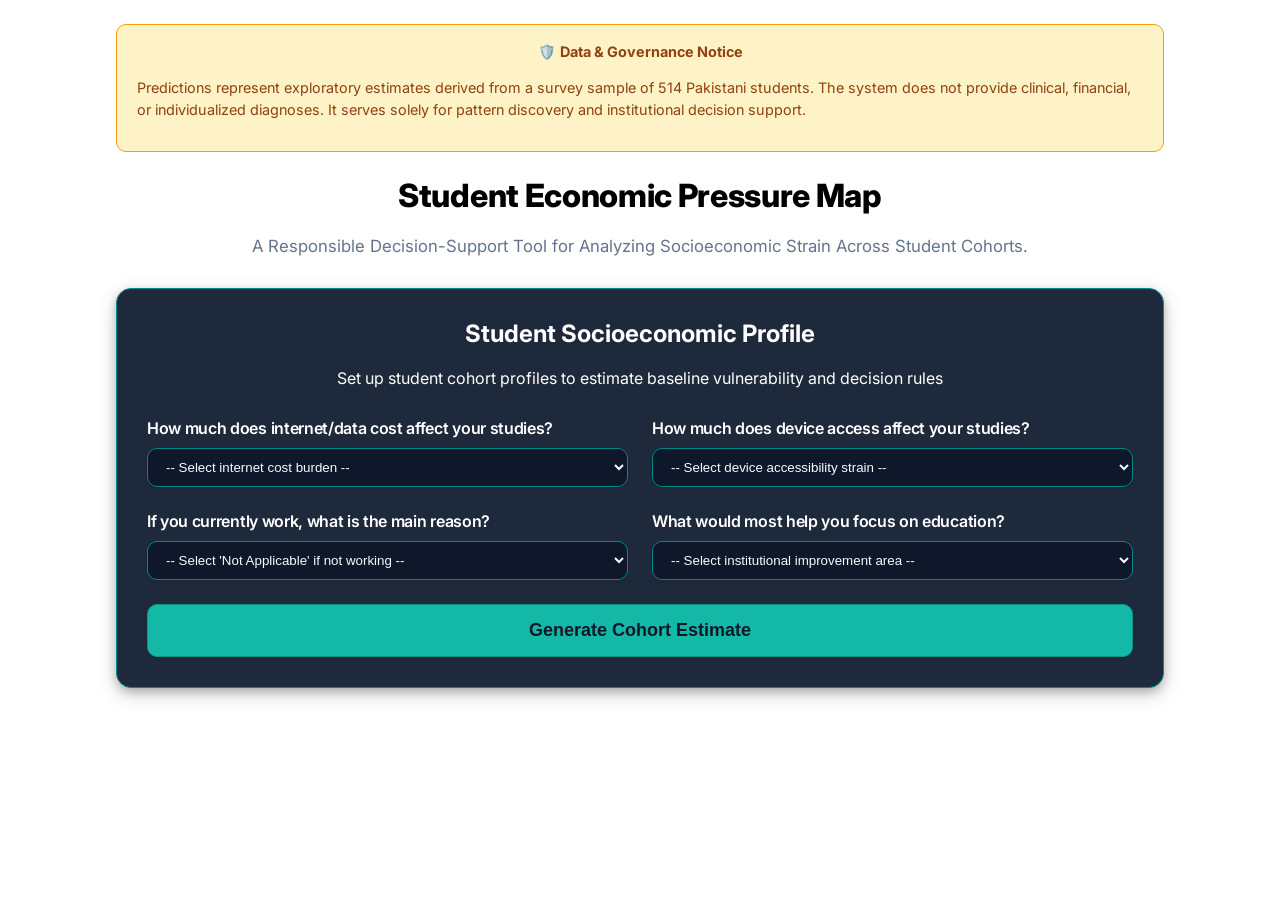
==== index.html @ 694b4f95 "Shifted frontend files to root folder" ====
<!DOCTYPE html>
<html lang="en">
<head>
    <meta charset="UTF-8">
    <meta name="viewport" content="width=device-width, initial-scale=1.0">
    <title>Student Economic Pressure Map | Decision Support Platform</title>
    <link rel="stylesheet" href="style.css">
    <link href="https://fonts.googleapis.com/css2?family=Inter&display=swap" rel="stylesheet">
</head>
<body>

    <div id="app-container" class="app-container">

        <!------------ DISCLAIMER BANNER ------------>

        <section id="disclaimer-banner" class="disclaimer-banner" role="region" aria-label="Governance and Data Ethics Notice">
            <div class="badge-wrapper">
                <span class="icon-holder">
                    &#x1F6E1;&#xFE0F;
                </span>
                <strong>Data & Governance Notice</strong>
                <p class="notice-text">
                    Predictions represent exploratory estimates derived from a survey sample of 514 Pakistani students.  The system does not provide clinical, financial, or individualized diagnoses.  It serves solely for pattern discovery and institutional decision support. 
                </p>
            </div>
        </section>

        <!------------ HEADER (i.e. TITLE + SUBTITLE) ------------>

        <header id="main-header" class="main-header">
            <h1>Student Economic Pressure Map</h1>
            <p class="lead-subtitle">
                A Responsible Decision-Support Tool for Analyzing Socioeconomic Strain Across Student Cohorts.
            </p>
        </header>

        <!------------ MAIN CONTENT ------------>

        <main id="main-content">

            <section id="survey-section" class="survey-card">
                <h2>Student Socioeconomic Profile</h2>
                <p>
                    Set up student cohort profiles to estimate baseline vulnerability and decision rules
                </p>
                <form id="prediction-form" novalidate>
                    <div class="dropdown">
                        <label for="internet-cost">How much does internet/data cost affect your studies?</label>
                        <select id="internet-cost" name="internet-cost" required>
                            <option value="">-- Select internet cost burden --</option>
                            <option value="Not at all">Not at all</option>
                            <option value="A little">A little</option>
                            <option value="Moderately">Moderately</option>
                            <option value="A lot">A lot</option>
                        </select>
                    </div>

                    <div class="dropdown">
                        <label for="device-strain">How much does device access affect your studies?</label>
                        <select id="device-strain" name="device-strain" required>
                            <option value="">-- Select device accessibility strain --</option>
                            <option value="Not at all">Not at all</option>
                            <option value="A little">A little</option>
                            <option value="Moderately">Moderately</option>
                            <option value="A lot">A lot</option>
                        </select>
                    </div>

                    <div class="dropdown">
                        <label for="work-motivation">If you currently work, what is the main reason?</label>
                        <select id="work-motivation" name="work-motivation" required>
                            <option value="">-- Select 'Not Applicable' if not working --</option>
                            <option value="Education Cost">Education Cost</option>
                            <option value="Family Support">Family Support</option>
                            <option value="Future savings / Other">Future savings / Other</option>
                            <option value="Personal expenses">Personal expenses</option>
                            <option value="Not Applicable">Not Applicable</option>
                        </select>
                    </div>

                    <div class="dropdown">
                        <label for="institutional-improvement">What would most help you focus on education?</label>
                        <select id="institutional-improvement" name="institutional-improvement" required>
                            <option value="">-- Select institutional improvement area --</option>
                            <option value="Better career guidance">Better career guidance</option>
                            <option value="Better learning resources">Better learning resources</option>
                            <option value="Greater financial stability">Greater financial stability</option>
                            <option value="More flexible study arrangements">More flexible study arrangements</option>
                        </select>
                    </div>

                    <button id="submit-btn" type="submit">Generate Cohort Estimate</button>
                </form>
            </section>
        </main>
    </div>

    <script src="app.js"></script>
</body>
</html>
---- style.css ----
* {
    box-sizing: border-box;
}

body {
    margin: 0;
    font-family: Inter, system-ui, -apple-system, sans-serif;

}

#app-container {
    max-width: 1080px;
    margin: 0 auto;
    padding: 24px 16px
}

.disclaimer-banner {
    color: #92400E;
    background-color: #FEF3C7;
    border: 1px solid #F59E0B;
    border-radius: 10px;
    padding: 16px 20px;
    line-height: 1.5;
    font-size: 0.9rem;
}
.badge-wrapper {
    text-align: center;
}

.notice-text {
    text-align: left;
}

.main-header {
    margin-top: 24px;
    margin-bottom: 32px;
    text-align: center;
}

h1 {
    font-size: 2rem;
    font-weight: 800;
    letter-spacing: -0.02rem;
}

.lead-subtitle {
    font-size: 1.05rem;
    color: #64748B;
    max-width: 800px;
    margin: auto;
}

.survey-card {
    background-color: #1E293B;
    border: 1px solid darkcyan;
    border-radius: 15px;
    padding: 30px;
    box-shadow: 0 4px 8px 0 rgba(0, 0, 0, 0.2), 0 6px 20px 0 rgba(0, 0, 0, 0.19);
    margin-bottom: 20px;
} 

.survey-card h2, .survey-card p {
    color: white;
    margin-top: 0;
    text-align: center;
}

.survey-card p {
    margin-bottom: 30px;
}

#prediction-form {
  display: flex;
  flex-wrap: wrap;
  gap: 1.5rem;
}

#prediction-form .dropdown {
  flex: 0 0 calc(50% - 0.75rem);
  box-sizing: border-box;
}


#prediction-form .dropdown select,
#prediction-form .dropdown label {
  width: 100%;
  display: block;
}



#prediction-form .dropdown label {
  font-weight: 600;
  letter-spacing: -0.02em;
  color: white;
  margin-bottom: 10px;
}

select {
    cursor: pointer;
    padding: 10px 14px;
    background-color: #0F172A;
    color: #F8FAFC;
    border: 1px solid darkcyan;
    border-radius: 10px;
    box-shadow: 0 1px 2px rgba(0, 0, 0, 0.2);
}

#prediction-form .dropdown input,
#prediction-form .dropdown select {
  transition: border-color 0.2s ease, box-shadow 0.2s ease;
  outline: none;
}

#prediction-form .dropdown input:focus,
#prediction-form .dropdown select:focus {
  border-color: #3B82F6; /* blue */
  box-shadow: 0 0 0 3px #14B8A6; /* focus ring */
}

#submit-btn {
    flex: 0 0 100%;
    padding: 15px 24px;
    font-size: 1.125rem; 
    font-weight: 600; 
    color: #0F172A; 
    background-color: #14B8A6;
    border: 1px solid #0D9488; 
    border-radius: 10px;
    cursor: pointer;
    transition: all 0.2s ease;
    box-shadow: 0 1px 2px rgba(0, 0, 0, 0.1);
}

#submit-btn:hover {
    color: #FFFFFF; 
    background-color: #0D9488; 
    border-color: #0F766E; 
    box-shadow: 0 4px 12px rgba(20, 184, 166, 0.25); 
    transform: translateY(-2px); /* a bit more lift */
}

#submit-btn:active {
    color: #FFFFFF;
    background-color: #0F766E; 
    transform: translateY(0);
    box-shadow: 0 1px 2px rgba(0, 0, 0, 0.1);
}

/* ------------------- FOR HANDLING RESPONSIVENESS ------------------- */

/* Dark mode override */
@media (prefers-color-scheme: dark) {
  .disclaimer-banner {
    background-color: #78350F22; 
    border-color: #D97706;       
    color: #D97706;              
  }
}

@media (max-width: 768px) {
  #prediction-form .dropdown {
    flex: 0 0 100%;
  }
}
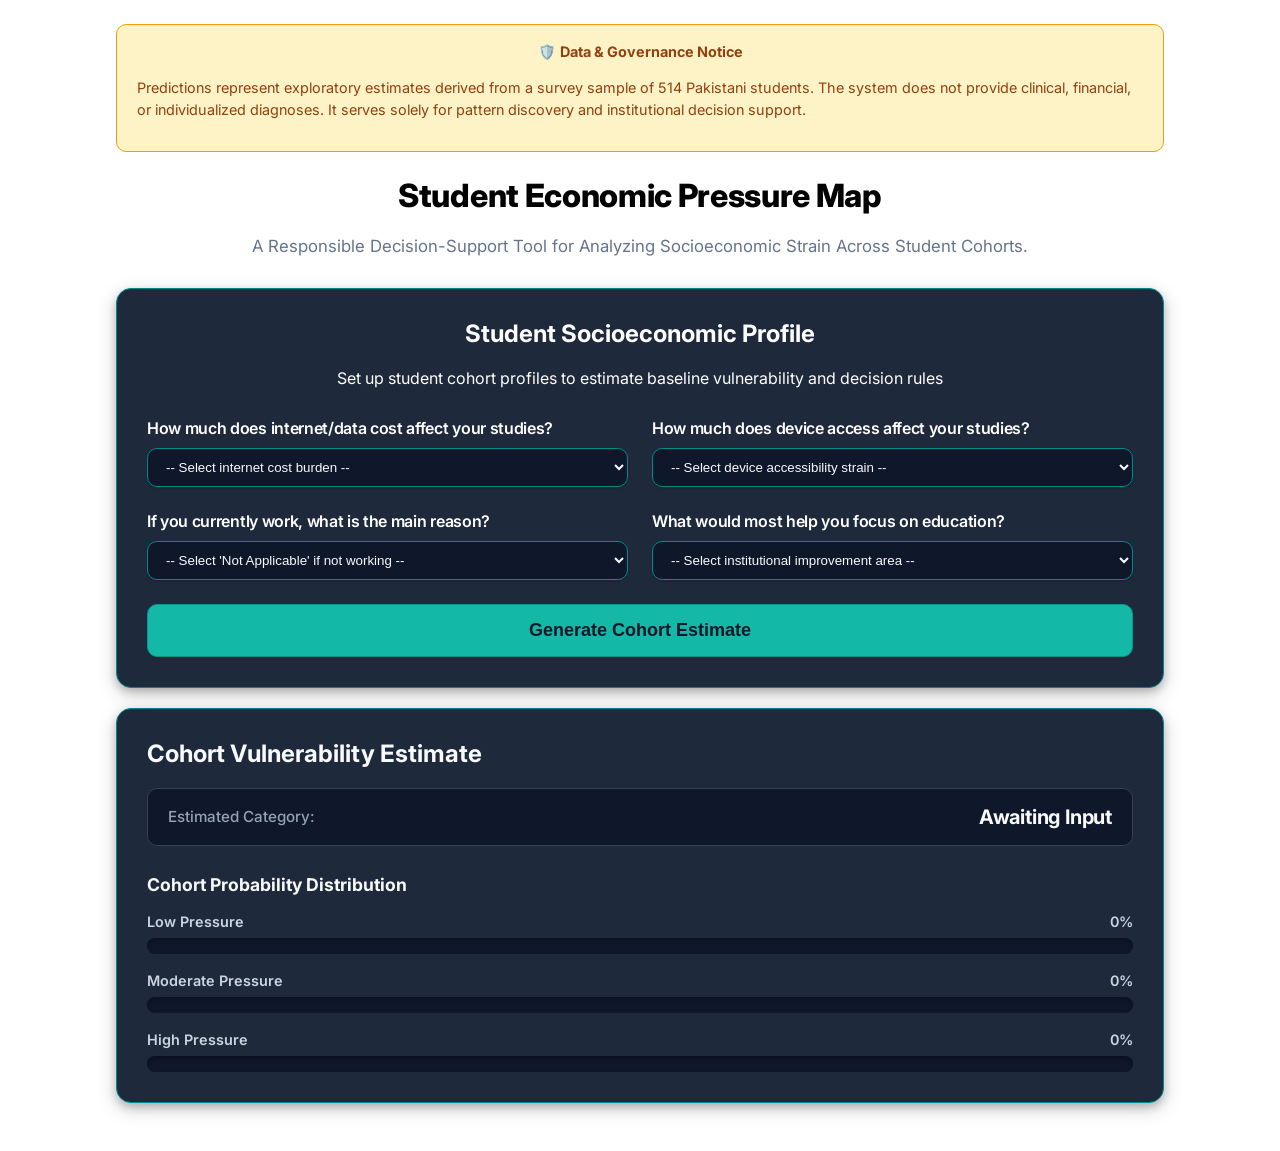
==== commit b22368a2: "UI Developed by 23-08-26 8:12 AM" ====
--- a/index.html
+++ b/index.html
@@ -37,6 +37,8 @@
         <!------------ MAIN CONTENT ------------>
 
         <main id="main-content">
+
+            <!------------ SURVEY SECTION ------------>
 
             <section id="survey-section" class="survey-card">
                 <h2>Student Socioeconomic Profile</h2>
@@ -92,6 +94,92 @@
                     <button id="submit-btn" type="submit">Generate Cohort Estimate</button>
                 </form>
             </section>
+
+            <!------------ RESULTS SECTION ------------>
+
+            <section id="results-section" class="results-card" aria-live="polite" aria-atomic="true">
+
+                <h2>
+                    Cohort Vulnerability Estimate
+                </h2>
+                
+                <!------------ Primary Prediction Badge ------------>
+
+                <div class="primary-prediction-badge">
+                    <span class="badge-title">
+                        Estimated Category:
+                    </span>
+                    <strong id="predicted-category">
+                        Awaiting Input
+                    </strong>
+                </div>
+
+                <!------------ Probability Distribution Section ------------>
+
+                <div class="probability-distributions">
+                    <h3>Cohort Probability Distribution</h3>
+
+                    <!------------ Distribution Row-1 (For Low Pressure) ------------>
+
+                    <div class="distribution-item">
+                        <div class="distribution-label-row">
+                            <span>Low Pressure</span>
+                            <span id="prob-low-val">0%</span>
+                        </div>
+
+                        <div class="progress-track" role="progressbar" aria-valuemin="0" aria-valuemax="100" aria-valuenow="0">
+                            <div id="prob-low-fill" class="progress-fill fill-low"></div>
+                        </div>
+                    </div>
+
+                    <!------------ Distribution Row-2 (For Moderate Pressure) ------------>
+
+                    <div class="distribution-item">
+                        <div class="distribution-label-row">
+                            <span>Moderate Pressure</span>
+                            <span id="prob-mode-val">0%</span>
+                        </div>
+
+                        <div class="progress-track" role="progressbar" aria-valuemin="0" aria-valuemax="100" aria-valuenow="0">
+                            <div id="prob-mod-fill" class="progress-fill fill-mode"></div>
+                        </div>
+                    </div>
+
+                    <!------------ Distribution Row-3 (For High Pressure) ------------>
+
+                    <div class="distribution-item">
+                        <div class="distribution-label-row">
+                            <span>High Pressure</span>
+                            <span id="prob-high-val">0%</span>
+                        </div>
+
+                        <div class="progress-track" role="progressbar" aria-valuemin="0" aria-valuemax="100" aria-valuenow="0">
+                            <div id="prob-high-fill" class="progress-fill fill-high"></div>
+                        </div>
+                    </div>
+                </div>
+
+                <!------------ Uncertainty Alert Badge & Decision-Logic Accordion ------------>
+
+                <div id="uncertainty-badge" class="uncertainty-badge hidden" role="status">
+                    <span>&#x26A0;&#xFE0F;</span>
+                    <strong>Split-Decision Boundary Alert</strong>
+                    <p>The model detected closely competing probabilities across tiers (within a 5% margin). This indicates a profile exhibiting mixed characteristics where cohort vulnerability is borderline rather than definite.</p>
+                    <details id="explanation-accordion" class="explanation-accordion">
+                        <summary>Why this estimate? (View Decision-Logic Trace)</summary>
+                        <div class="accordion-content">
+                            <p id="rule-trace-text">
+                                Submit a profile to trace the exact decision path and feature interactions used by the model.
+                            </p>
+                            <p class="rule-footnote">
+                                Decision rules reflect aggregated cohort patterns from the training dataset and do not represent deterministic policy criteria.
+                            </p>
+                        </div>
+                        <button type="button" id="reset-btn" class="reset-btn">Test Another Profile</button>
+                    </details>
+                </div>
+
+            </section>
         </main>
     </div>
 
--- a/style.css
+++ b/style.css
@@ -147,6 +147,220 @@
     box-shadow: 0 1px 2px rgba(0, 0, 0, 0.1);
 }
 
+.results-card {
+    background-color: #1E293B;
+    border: 1px solid darkcyan;
+    border-radius: 15px;
+    padding: 30px;
+    box-shadow: 0 4px 8px 0 rgba(0, 0, 0, 0.2), 0 6px 20px 0 rgba(0, 0, 0, 0.19);
+    margin-bottom: 24px;
+}
+
+.results-card h2 {
+    color: #F8FAFC;
+    margin-top: 0;
+    margin-bottom: 20px;
+}
+
+.primary-prediction-badge {
+    display: flex;
+    align-items: center;
+    justify-content: space-between;
+    background-color: #0F172A;
+    border: 1px solid #334155;
+    border-radius: 10px;
+    padding: 16px 20px;
+    margin-bottom: 28px;
+    transition: background-color 0.3s ease, border-color 0.3s ease;
+}
+
+.badge-title {
+    color: #94A3B8;
+    font-size: 0.95rem;
+    font-weight: 500;
+}
+
+#predicted-category {
+    font-size: 1.25rem;
+    font-weight: 700;
+    color: #F8FAFC;
+    letter-spacing: -0.01em;
+}
+
+.primary-prediction-badge.tone-low {
+    border-color: #14B8A6;
+    background-color: rgba(20, 184, 166, 0.12);
+}
+
+.primary-prediction-badge.tone-mod {
+    border-color: #F59E0B;
+    background-color: rgba(245, 158, 11, 0.12);
+}
+
+.primary-prediction-badge.tone-high {
+    border-color: #EF4444;
+    background-color: rgba(239, 68, 68, 0.12);
+}
+
+.probability-distributions h3 {
+    color: #F8FAFC;
+    font-size: 1.1rem;
+    margin-top: 0;
+    margin-bottom: 18px;
+}
+
+.distribution-item {
+    margin-bottom: 18px;
+}
+
+.distribution-item:last-child {
+    margin-bottom: 0;
+}
+
+.distribution-label-row {
+    display: flex;
+    justify-content: space-between;
+    align-items: center;
+    font-size: 0.9rem;
+    font-weight: 600;
+    color: #CBD5E1;
+    margin-bottom: 8px;
+}
+
+.progress-track {
+    width: 100%;
+    height: 16px;
+    background-color: #0F172A;
+    border-radius: 9999px;
+    overflow: hidden;
+    box-shadow: inset 0 2px 4px rgba(0, 0, 0, 0.3);
+}
+
+.progress-fill {
+    width: 0%;
+    height: 100%;
+    border-radius: 9999px;
+    transition: width 0.7s cubic-bezier(0.4, 0, 0.2, 1);
+}
+
+.fill-low {
+    background-color: #14B8A6;
+}
+
+.fill-mod {
+    background-color: #F59E0B;
+}
+
+.fill-high {
+    background-color: #EF4444;
+}
+
+.hidden {
+    display: none !important;
+}
+
+.uncertainty-badge {
+    background-color: rgba(245, 158, 11, 0.12);
+    border: 1px solid #F59E0B;
+    border-left: 4px solid #F59E0B;
+    border-radius: 8px;
+    padding: 16px 20px;
+    margin-top: 24px;
+    margin-bottom: 24px;
+    color: #FEF3C7;
+    font-size: 0.9rem;
+    line-height: 1.5;
+}
+
+.uncertainty-badge strong {
+    display: block;
+    color: #FBBF24;
+    font-size: 0.95rem;
+    margin-bottom: 6px;
+}
+
+.uncertainty-badge p {
+    margin: 0;
+}
+
+.explanation-accordion {
+    background-color: #0F172A;
+    border: 1px solid #334155;
+    border-radius: 10px;
+    overflow: hidden;
+    margin-bottom: 24px;
+    transition: border-color 0.2s ease;
+}
+
+.explanation-accordion[open] {
+    border-color: #14B8A6;
+}
+
+.explanation-accordion summary {
+    cursor: pointer;
+    padding: 14px 18px;
+    font-weight: 600;
+    font-size: 0.95rem;
+    color: #14B8A6;
+    user-select: none;
+    transition: background-color 0.2s ease, color 0.2s ease;
+}
+
+.explanation-accordion summary:hover {
+    background-color: rgba(20, 184, 166, 0.08);
+}
+
+.accordion-content {
+    padding: 16px 18px;
+    border-top: 1px solid #334155;
+}
+
+#rule-trace-text {
+    font-family: ui-monospace, SFMono-Regular, Menlo, Monaco, Consolas, monospace;
+    font-size: 0.88rem;
+    line-height: 1.6;
+    color: #E2E8F0;
+    background-color: #0B1120;
+    border: 1px solid #1E293B;
+    border-radius: 6px;
+    padding: 12px 14px;
+    margin-top: 0;
+    margin-bottom: 12px;
+}
+
+.rule-footnote {
+    font-size: 0.8rem;
+    color: #64748B;
+    line-height: 1.4;
+    margin: 0;
+}
+
+.reset-btn {
+    display: block;
+    width: 100%;
+    padding: 12px 20px;
+    font-size: 1rem;
+    font-weight: 600;
+    color: #94A3B8;
+    background-color: transparent;
+    border: 1px solid #475569;
+    border-radius: 10px;
+    cursor: pointer;
+    transition: all 0.2s ease;
+    text-align: center;
+}
+
+.reset-btn:hover {
+    color: #F8FAFC;
+    border-color: #94A3B8;
+    background-color: rgba(255, 255, 255, 0.05);
+}
+
+.reset-btn:active {
+    background-color: rgba(255, 255, 255, 0.1);
+    transform: translateY(1px);
+}
+
 /* ------------------- FOR HANDLING RESPONSIVENESS ------------------- */
 
 /* Dark mode override */
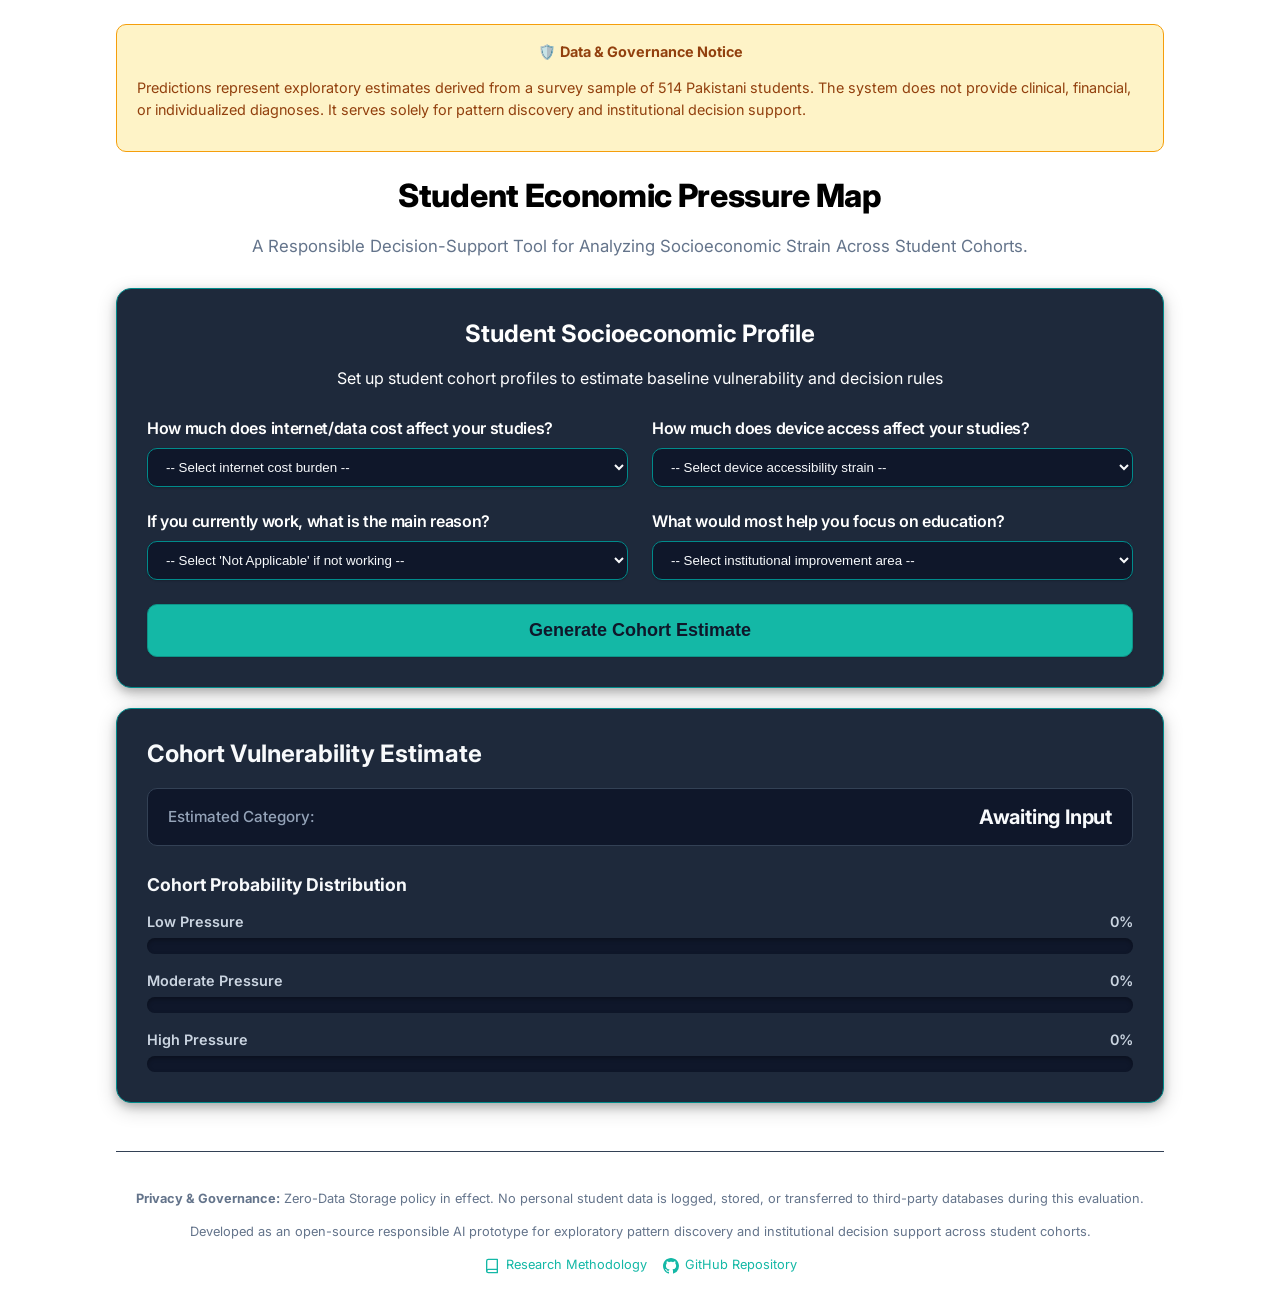
==== commit f24d9fb2: "UI Developed - V1 - 23-08-26 - 10:33 AM" ====
--- a/index.html
+++ b/index.html
@@ -94,6 +94,20 @@
                     <button id="submit-btn" type="submit">Generate Cohort Estimate</button>
                 </form>
             </section>
+
+            <!------------ LOADING STATE SECTION ------------>
+
+            <div id="loading-indicator" class="loading-indicator hidden" role="status" aria-live="polite">
+                <div class="spinner"></div>
+
+                <p class="loading-title">
+                    Generating cohort estimate...
+                </p>
+
+                <p id="cold-start-notice" class="cold-start-notice hidden">
+                    Connecting to secure backend service (may take up to 45 seconds on initial cold start)...
+                </p>
+            </div>
 
             <!------------ RESULTS SECTION ------------>
 
@@ -181,6 +195,33 @@
 
             </section>
         </main>
+
+        <footer id="main-footer" class="main-footer">
+            <p class="footer-privacy">
+                <strong>Privacy & Governance:</strong> Zero-Data Storage policy in effect. No personal student data is logged, stored, or transferred to third-party databases during this evaluation.
+            </p>
+            <p class="footer-provenance">
+                Developed as an open-source responsible AI prototype for exploratory pattern discovery and institutional decision support across student cohorts.
+            </p>
+            <div class="footer-links">
+                <!-- Research Methodology Link with Document / Book Icon -->
+                <a href="#methodology" target="_blank" rel="noopener noreferrer">
+                    <svg class="footer-icon" viewBox="0 0 24 24" width="16" height="16" fill="none" stroke="currentColor" stroke-width="2" stroke-linecap="round" stroke-linejoin="round" aria-hidden="true">
+                        <path d="M4 19.5A2.5 2.5 0 0 1 6.5 17H20"></path>
+                        <path d="M6.5 2H20v20H6.5A2.5 2.5 0 0 1 4 19.5v-15A2.5 2.5 0 0 1 6.5 2z"></path>
+                    </svg>
+                    Research Methodology
+                </a>
+
+                <!-- GitHub Repository Link with Official GitHub Mark SVG -->
+                <a href="https://github.com/saleemshahzad08/Student-Economic-Pressure-Map" target="_blank" rel="noopener noreferrer">
+                    <svg class="footer-icon" viewBox="0 0 24 24" width="16" height="16" fill="currentColor" aria-hidden="true">
+                        <path d="M12 0C5.37 0 0 5.37 0 12c0 5.31 3.435 9.795 8.205 11.385.6.105.825-.255.825-.57 0-.285-.015-1.23-.015-2.235-3.015.555-3.795-.735-4.035-1.41-.135-.345-.72-1.41-1.23-1.695-.42-.225-1.02-.78-.015-.795.945-.015 1.62.87 1.845 1.23 1.08 1.815 2.805 1.305 3.495.99.105-.78.42-1.305.765-1.605-2.67-.3-5.46-1.335-5.46-5.925 0-1.305.465-2.385 1.23-3.225-.12-.3-.54-1.53.12-3.18 0 0 1.005-.315 3.3 1.23.96-.27 1.98-.405 3-.405s2.04.135 3 .405c2.295-1.56 3.3-1.23 3.3-1.23.66 1.65.24 2.88.12 3.18.765.84 1.23 1.905 1.23 3.225 0 4.605-2.805 5.625-5.475 5.925.435.375.81 1.095.81 2.22 0 1.605-.015 2.895-.015 3.3 0 .315.225.69.825.57A12.02 12.02 0 0 0 24 12c0-6.63-5.37-12-12-12z"/>
+                    </svg>
+                    GitHub Repository
+                </a>
+            </div>
+        </footer>
     </div>
 
     <script src="app.js"></script>
--- a/style.css
+++ b/style.css
@@ -361,6 +361,84 @@
     transform: translateY(1px);
 }
 
+.loading-indicator {
+    text-align: center;
+    padding: 32px 20px;
+    background-color: #1E293B;
+    border: 1px solid #334155;
+    border-radius: 12px;
+    margin-bottom: 24px;
+}
+
+.spinner {
+    width: 42px;
+    height: 42px;
+    margin: 0 auto 16px auto;
+    border: 4px solid #334155;
+    border-top: 4px solid #14B8A6;
+    border-radius: 50%;
+    animation: spin 0.8s linear infinite;
+}
+
+@keyframes spin {
+    0% { transform: rotate(0deg); }
+    100% { transform: rotate(360deg); }
+}
+
+.loading-title {
+    font-size: 1rem;
+    font-weight: 600;
+    color: #F8FAFC;
+    margin: 0 0 6px 0;
+}
+
+.cold-start-notice {
+    font-size: 0.85rem;
+    color: #F59E0B;
+    margin: 0;
+    line-height: 1.4;
+}
+
+.main-footer {
+    margin-top: 48px;
+    padding-top: 24px;
+    border-top: 1px solid #334155;
+    text-align: center;
+    color: #64748B;
+    font-size: 0.8rem;
+    line-height: 1.6;
+}
+
+.footer-privacy {
+    margin-bottom: 8px;
+}
+
+.footer-links {
+    margin-top: 12px;
+    display: flex;
+    justify-content: center;
+    gap: 16px;
+}
+
+.footer-links a {
+    display: inline-flex;
+    align-items: center;
+    gap: 6px;
+    color: #14B8A6;
+    text-decoration: none;
+    transition: color 0.2s ease;
+}
+
+.footer-links a:hover {
+    color: #2DD4BF;
+    text-decoration: underline;
+}
+
+.footer-icon {
+    display: inline-block;
+    vertical-align: middle;
+    flex-shrink: 0;
+}
 /* ------------------- FOR HANDLING RESPONSIVENESS ------------------- */
 
 /* Dark mode override */
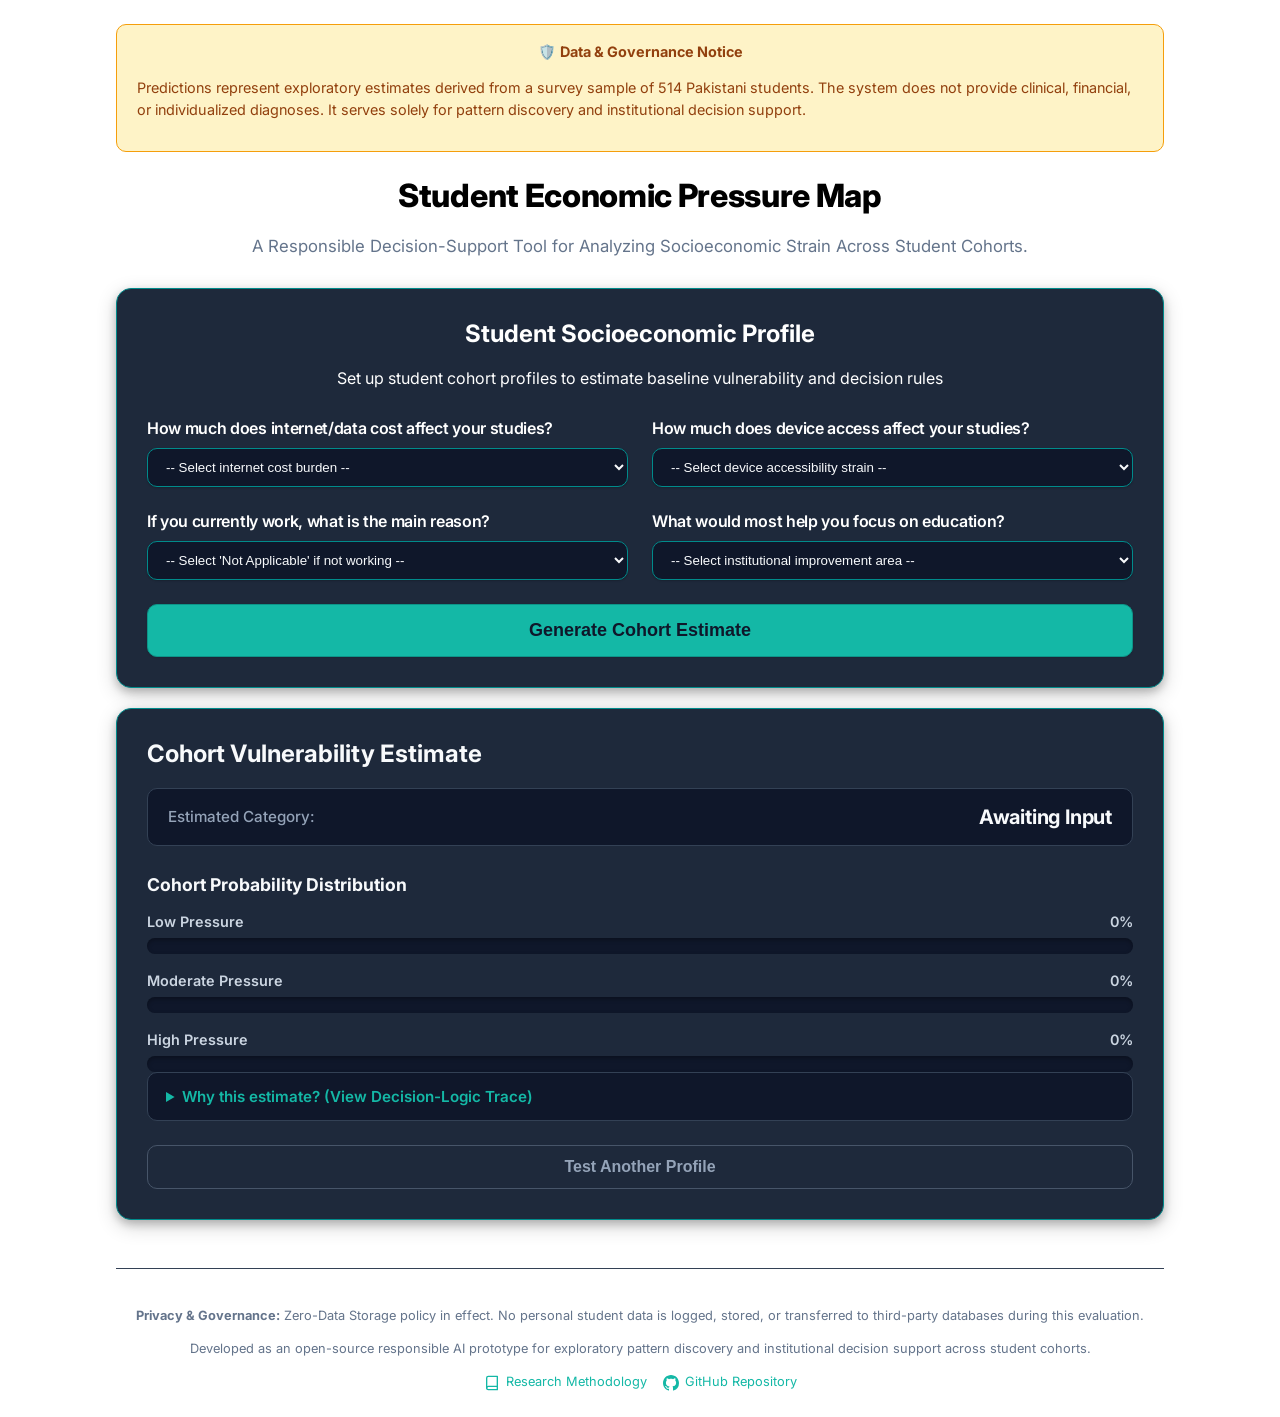
==== commit 44adcc18: "Refined Class Names in index.html" ====
--- a/index.html
+++ b/index.html
@@ -151,11 +151,11 @@
                     <div class="distribution-item">
                         <div class="distribution-label-row">
                             <span>Moderate Pressure</span>
-                            <span id="prob-mode-val">0%</span>
+                            <span id="prob-mod-val">0%</span>
                         </div>
 
                         <div class="progress-track" role="progressbar" aria-valuemin="0" aria-valuemax="100" aria-valuenow="0">
-                            <div id="prob-mod-fill" class="progress-fill fill-mode"></div>
+                            <div id="prob-mod-fill" class="progress-fill fill-mod"></div>
                         </div>
                     </div>
 
@@ -179,19 +179,24 @@
                     <span>&#x26A0;&#xFE0F;</span>
                     <strong>Split-Decision Boundary Alert</strong>
                     <p>The model detected closely competing probabilities across tiers (within a 5% margin). This indicates a profile exhibiting mixed characteristics where cohort vulnerability is borderline rather than definite.</p>
-                    <details id="explanation-accordion" class="explanation-accordion">
-                        <summary>Why this estimate? (View Decision-Logic Trace)</summary>
-                        <div class="accordion-content">
-                            <p id="rule-trace-text">
-                                Submit a profile to trace the exact decision path and feature interactions used by the model.
-                            </p>
-                            <p class="rule-footnote">
-                                Decision rules reflect aggregated cohort patterns from the training dataset and do not represent deterministic policy criteria.
-                            </p>
-                        </div>
-                        <button type="button" id="reset-btn" class="reset-btn">Test Another Profile</button>
-                    </details>
                 </div>
+
+                <!------------ Collapsible Decision-Logic Accordion (Sibling to Badge) ------------>
+
+                <details id="explanation-accordion" class="explanation-accordion">
+                    <summary>Why this estimate? (View Decision-Logic Trace)</summary>
+                    <div class="accordion-content">
+                        <p id="rule-trace-text">
+                            Submit a profile to trace the exact decision path and feature interactions used by the model.
+                        </p>
+                        <p class="rule-footnote">
+                            Decision rules reflect aggregated cohort patterns from the training dataset and do not represent deterministic policy criteria.
+                        </p>
+                    </div>
+                </details>
+
+                <!------------ Scenario Reset Button (Sibling to Accordion) ------------>
+                <button type="button" id="reset-btn" class="reset-btn">Test Another Profile</button>
 
             </section>
         </main>
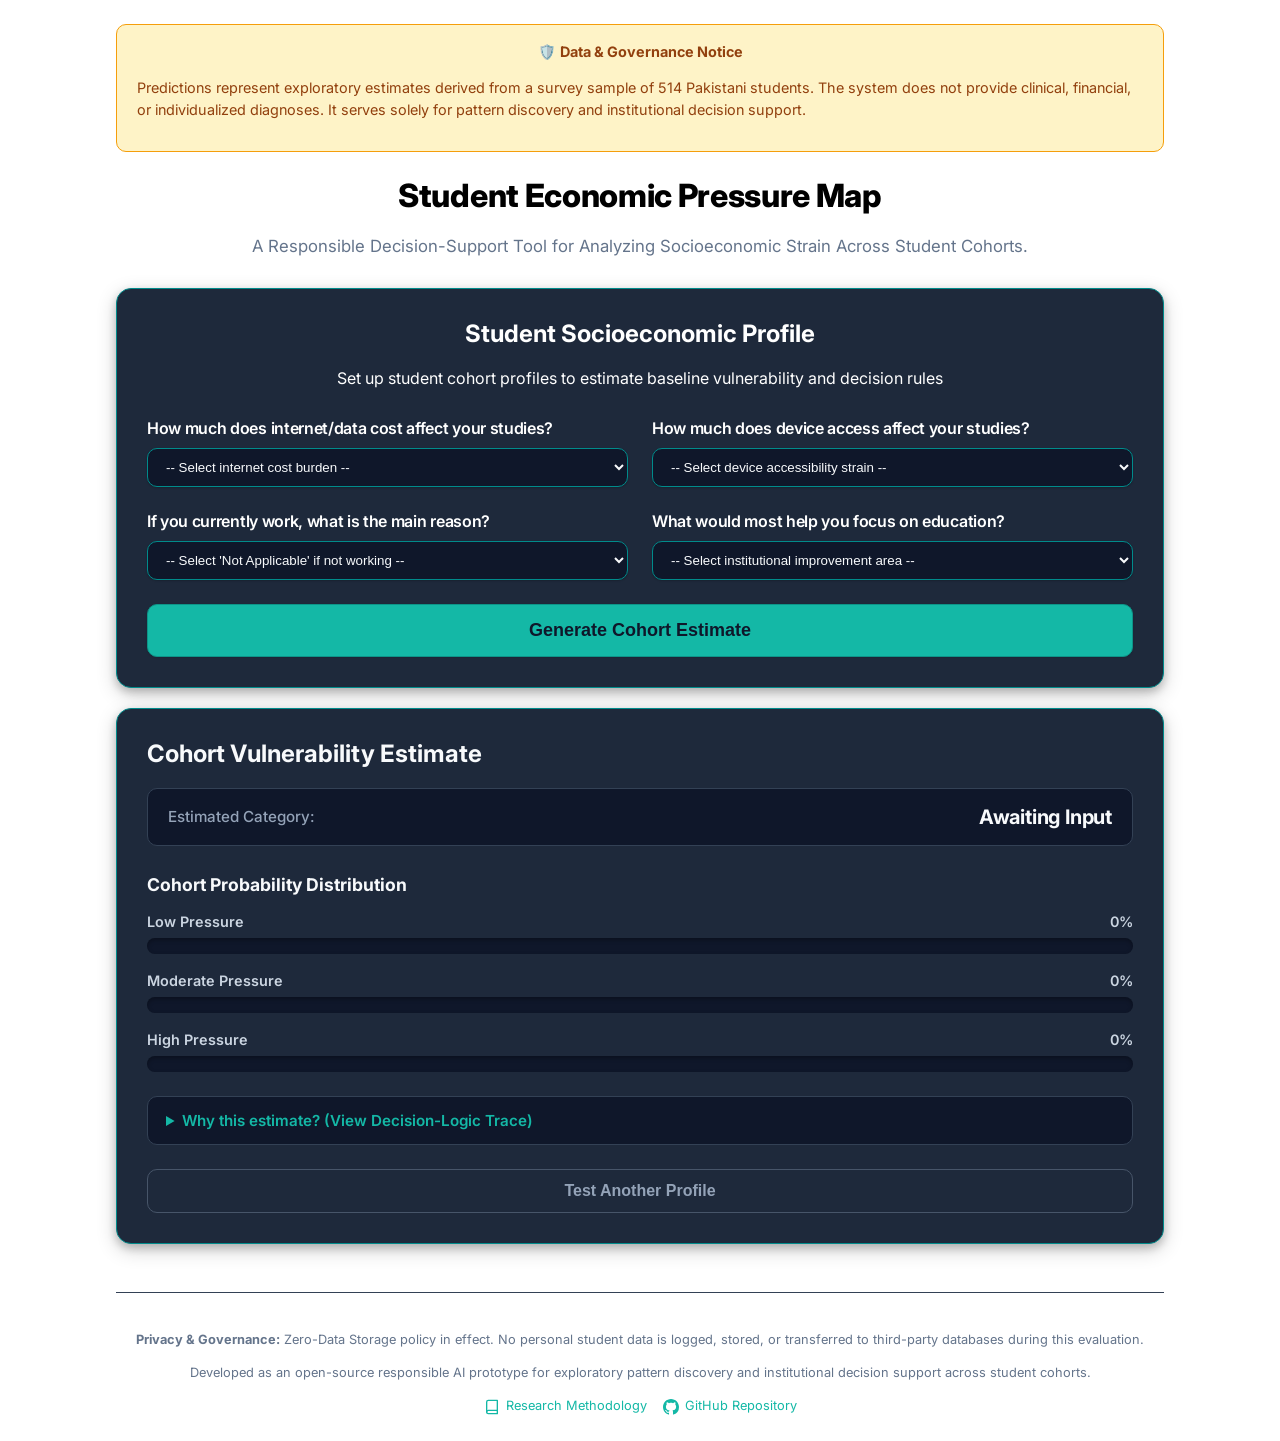
==== commit e8d630ad: "Created Research Methodology and Added Favicon" ====
--- a/index.html
+++ b/index.html
@@ -6,6 +6,7 @@
     <title>Student Economic Pressure Map | Decision Support Platform</title>
     <link rel="stylesheet" href="style.css">
     <link href="https://fonts.googleapis.com/css2?family=Inter&display=swap" rel="stylesheet">
+    <link rel="icon" type="image/svg+xml" href="assets/favicon.svg">
 </head>
 <body>
 
@@ -210,7 +211,7 @@
             </p>
             <div class="footer-links">
                 <!-- Research Methodology Link with Document / Book Icon -->
-                <a href="#methodology" target="_blank" rel="noopener noreferrer">
+                <a href="methodology.html" target="_blank" rel="noopener noreferrer">
                     <svg class="footer-icon" viewBox="0 0 24 24" width="16" height="16" fill="none" stroke="currentColor" stroke-width="2" stroke-linecap="round" stroke-linejoin="round" aria-hidden="true">
                         <path d="M4 19.5A2.5 2.5 0 0 1 6.5 17H20"></path>
                         <path d="M6.5 2H20v20H6.5A2.5 2.5 0 0 1 4 19.5v-15A2.5 2.5 0 0 1 6.5 2z"></path>
--- a/style.css
+++ b/style.css
@@ -288,6 +288,7 @@
     border: 1px solid #334155;
     border-radius: 10px;
     overflow: hidden;
+    margin-top: 24px;
     margin-bottom: 24px;
     transition: border-color 0.2s ease;
 }
@@ -439,6 +440,250 @@
     vertical-align: middle;
     flex-shrink: 0;
 }
+
+/* ==========================================================================
+   Methodology Documentation Styles
+   ========================================================================== */
+
+.subpage-nav {
+    margin-bottom: 24px;
+}
+
+.back-link {
+    display: inline-flex;
+    align-items: center;
+    gap: 8px;
+    font-size: 0.9rem;
+    font-weight: 600;
+    color: #14B8A6;
+    text-decoration: none;
+    transition: color 0.2s ease, transform 0.2s ease;
+}
+
+.back-link:hover {
+    color: #2DD4BF;
+    transform: translateX(-3px);
+}
+
+.methodology-header {
+    text-align: left;
+    margin-bottom: 28px;
+}
+
+.methodology-header h1 {
+    font-size: 2.1rem;
+    line-height: 1.25;
+    color: #F8FAFC;
+}
+
+.doc-section {
+    background-color: #1E293B;
+    border: 1px solid #334155;
+    border-radius: 14px;
+    padding: 28px;
+    margin-bottom: 24px;
+}
+
+.doc-section h2 {
+    color: #14B8A6;
+    font-size: 1.3rem;
+    margin-top: 0;
+    margin-bottom: 16px;
+    border-bottom: 1px solid #334155;
+    padding-bottom: 10px;
+}
+
+.doc-section p {
+    color: #CBD5E1;
+    font-size: 0.95rem;
+    line-height: 1.7;
+    margin-top: 0;
+    margin-bottom: 16px;
+}
+
+.doc-list {
+    margin: 0 0 16px 0;
+    padding-left: 20px;
+    color: #CBD5E1;
+    line-height: 1.7;
+    font-size: 0.95rem;
+}
+
+.doc-list li {
+    margin-bottom: 8px;
+}
+
+.doc-list code,
+.doc-section code {
+    font-family: ui-monospace, Menlo, Monaco, Consolas, monospace;
+    font-size: 0.85em;
+    background-color: #0F172A;
+    color: #38BDF8;
+    padding: 2px 6px;
+    border-radius: 4px;
+    border: 1px solid #334155;
+}
+
+/* Meta Grid Matrix */
+.meta-matrix-card {
+    background-color: #0F172A;
+    border: 1px solid #334155;
+    border-radius: 12px;
+    padding: 20px;
+    margin-bottom: 24px;
+}
+
+.meta-grid {
+    display: grid;
+    grid-template-columns: repeat(auto-fit, minmax(200px, 1fr));
+    gap: 16px;
+}
+
+.meta-item {
+    display: flex;
+    flex-direction: column;
+    gap: 4px;
+}
+
+.meta-label {
+    font-size: 0.78rem;
+    text-transform: uppercase;
+    letter-spacing: 0.05em;
+    color: #94A3B8;
+    font-weight: 600;
+}
+
+.meta-val {
+    font-size: 0.95rem;
+    color: #F8FAFC;
+    font-weight: 700;
+}
+
+/* Formula Box */
+.formula-box {
+    background-color: #0F172A;
+    border: 1px solid #334155;
+    border-left: 4px solid #14B8A6;
+    border-radius: 8px;
+    padding: 14px 18px;
+    margin: 16px 0;
+    text-align: center;
+}
+
+.formula-box code {
+    color: #F8FAFC;
+    font-size: 1rem;
+    background: transparent;
+    border: none;
+}
+
+/* Tertile Cards */
+.tertile-grid {
+    display: grid;
+    grid-template-columns: repeat(auto-fit, minmax(200px, 1fr));
+    gap: 14px;
+    margin: 16px 0;
+}
+
+.tertile-card {
+    background-color: #0F172A;
+    padding: 16px;
+    border-radius: 8px;
+    display: flex;
+    flex-direction: column;
+    gap: 6px;
+}
+
+.tertile-name {
+    font-size: 0.85rem;
+    font-weight: 600;
+    color: #94A3B8;
+}
+
+.tertile-card strong {
+    font-size: 1rem;
+    color: #F8FAFC;
+}
+
+.tertile-share {
+    font-size: 0.8rem;
+    color: #64748B;
+}
+
+.border-low { border-top: 3px solid #14B8A6; }
+.border-mod { border-top: 3px solid #F59E0B; }
+.border-high { border-top: 3px solid #EF4444; }
+
+/* Callout Box */
+.callout-box {
+    background-color: rgba(14, 165, 233, 0.08);
+    border: 1px solid #0EA5E9;
+    border-radius: 8px;
+    padding: 16px;
+    margin-top: 16px;
+}
+
+.callout-box strong {
+    color: #38BDF8;
+    display: block;
+    margin-bottom: 6px;
+    font-size: 0.95rem;
+}
+
+.callout-box p {
+    margin: 0;
+    font-size: 0.9rem;
+    color: #E2E8F0;
+}
+
+/* Tables */
+.table-wrapper {
+    overflow-x: auto;
+    margin: 16px 0;
+    border: 1px solid #334155;
+    border-radius: 8px;
+}
+
+.doc-table {
+    width: 100%;
+    border-collapse: collapse;
+    font-size: 0.88rem;
+    text-align: left;
+}
+
+.doc-table th,
+.doc-table td {
+    padding: 12px 14px;
+    border-bottom: 1px solid #334155;
+}
+
+.doc-table th {
+    background-color: #0F172A;
+    color: #94A3B8;
+    font-weight: 600;
+    font-size: 0.82rem;
+    text-transform: uppercase;
+    letter-spacing: 0.03em;
+}
+
+.doc-table td {
+    color: #CBD5E1;
+}
+
+.doc-table tr:last-child td {
+    border-bottom: none;
+}
+
+.doc-table tr.highlight-row {
+    background-color: rgba(245, 158, 11, 0.1);
+}
+
+.doc-table tr.highlight-row td {
+    color: #FEF3C7;
+    font-weight: 600;
+}
+
+
 /* ------------------- FOR HANDLING RESPONSIVENESS ------------------- */
 
 /* Dark mode override */
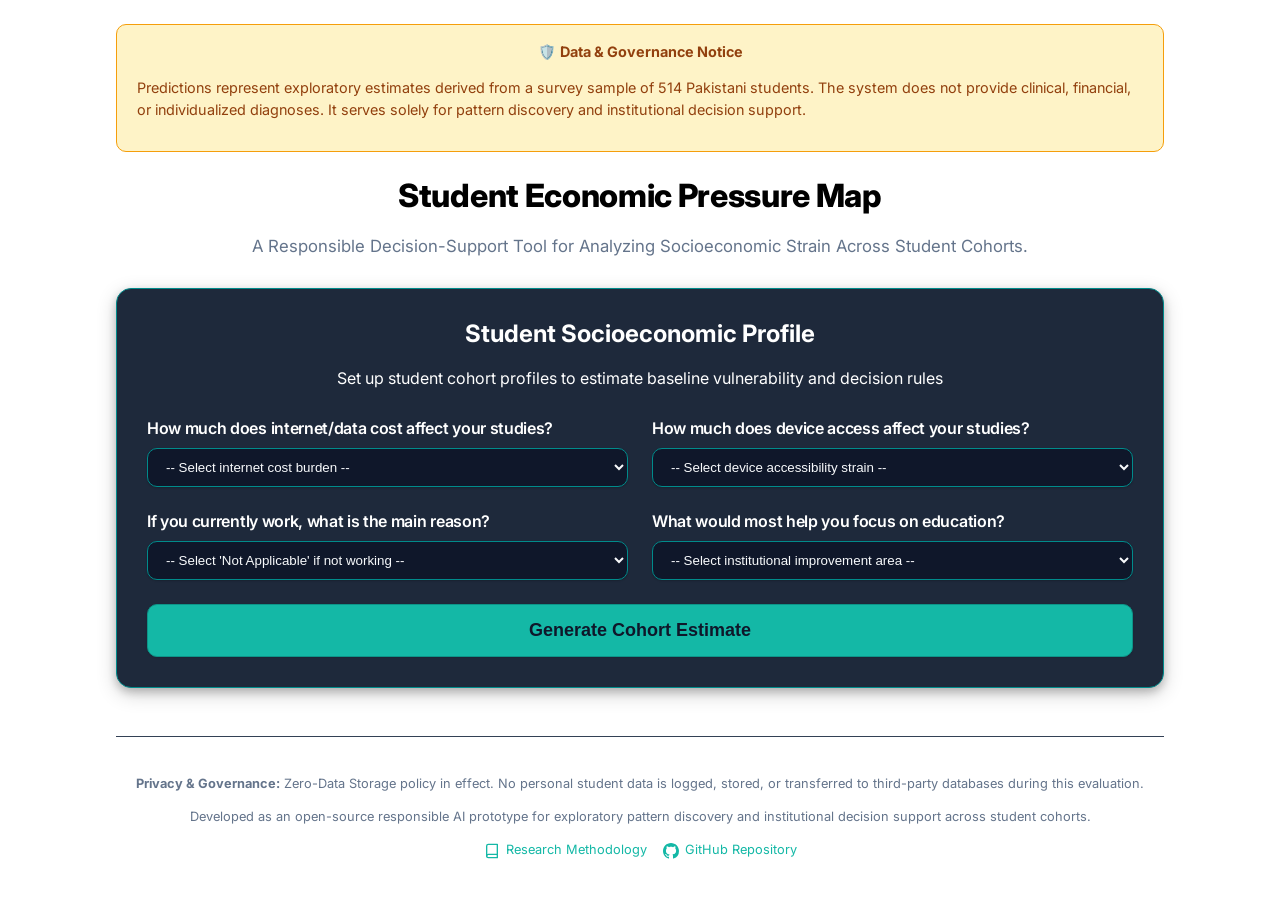
==== commit 533a5628: "Frontend Development Completed - 25-08-26 2:04AM" ====
--- a/index.html
+++ b/index.html
@@ -112,7 +112,7 @@
 
             <!------------ RESULTS SECTION ------------>
 
-            <section id="results-section" class="results-card" aria-live="polite" aria-atomic="true">
+            <section id="results-section" class="results-card hidden" aria-live="polite" aria-atomic="true">
 
                 <h2>
                     Cohort Vulnerability Estimate
@@ -211,7 +211,7 @@
             </p>
             <div class="footer-links">
                 <!-- Research Methodology Link with Document / Book Icon -->
-                <a href="methodology.html" target="_blank" rel="noopener noreferrer">
+                <a href="methodology.html" rel="noopener noreferrer">
                     <svg class="footer-icon" viewBox="0 0 24 24" width="16" height="16" fill="none" stroke="currentColor" stroke-width="2" stroke-linecap="round" stroke-linejoin="round" aria-hidden="true">
                         <path d="M4 19.5A2.5 2.5 0 0 1 6.5 17H20"></path>
                         <path d="M6.5 2H20v20H6.5A2.5 2.5 0 0 1 4 19.5v-15A2.5 2.5 0 0 1 6.5 2z"></path>
--- a/style.css
+++ b/style.css
@@ -471,9 +471,10 @@
 }
 
 .methodology-header h1 {
-    font-size: 2.1rem;
+    font-size: 2rem;
     line-height: 1.25;
-    color: #F8FAFC;
+    color: #1E293B;
+    text-align: center;
 }
 
 .doc-section {
